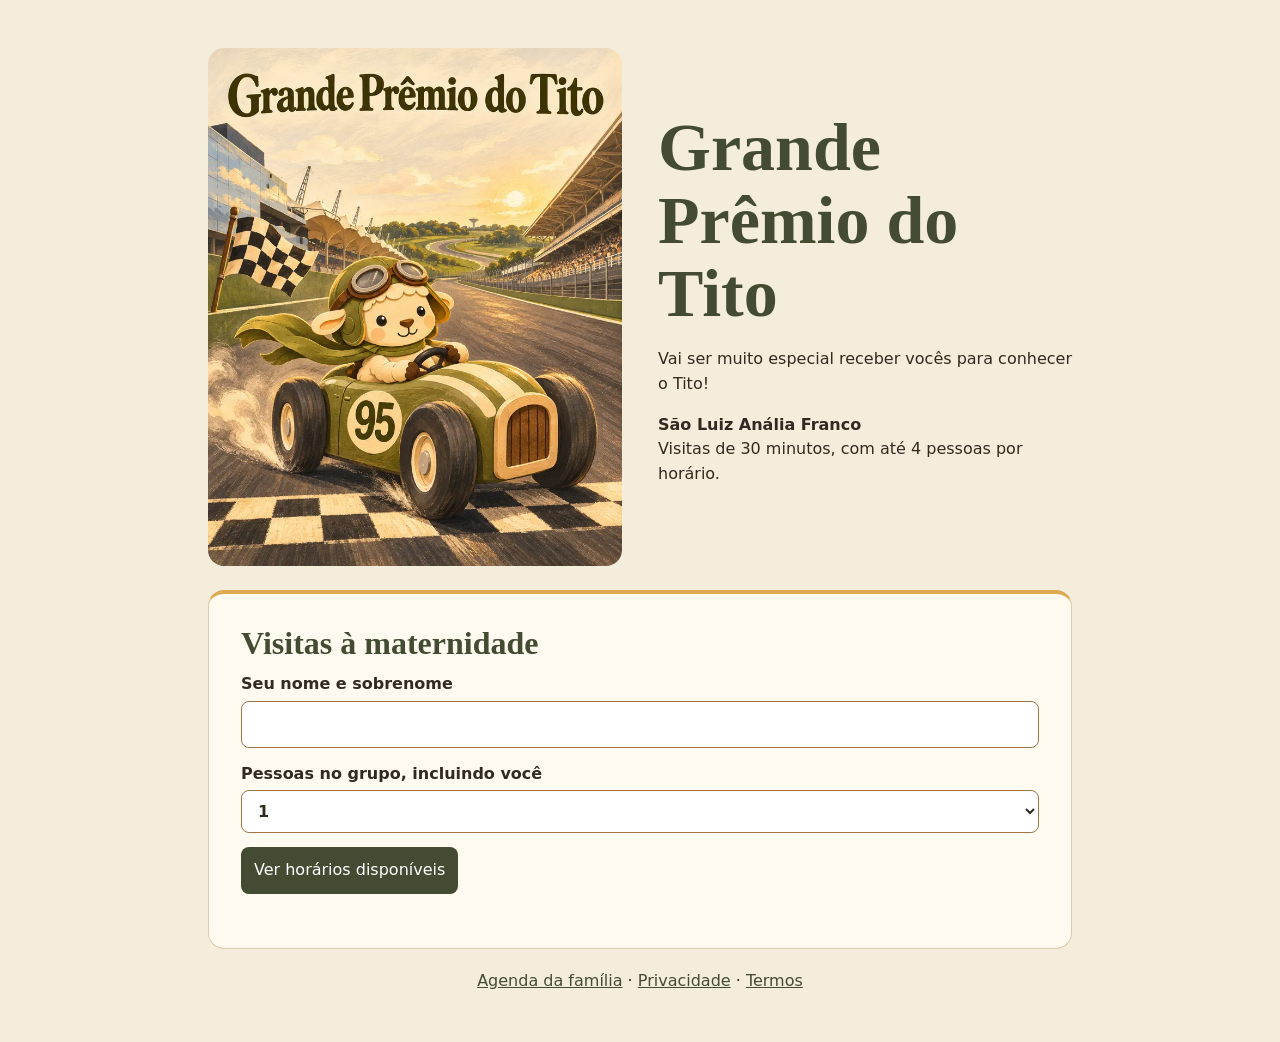
==== index.html @ c625cc58 "Publica informações de privacidade e termos do convite" ====
<!doctype html>
<html lang="pt-BR">
<meta charset="utf-8">
<meta name="viewport" content="width=device-width, initial-scale=1">
<meta name="robots" content="noindex, nofollow">
<title>Grande Prêmio do Tito</title>
<link rel="stylesheet" href="style.css">
<main>
  <header>
    <img src="assets/tito-pista.webp" alt="Carneirinho piloto no carro verde número 95, cruzando a linha de chegada">
    <div>
      <h1>Grande Prêmio do Tito</h1>
      <p>Vai ser muito especial receber vocês para conhecer o Tito!</p>
      <p><strong>São Luiz Anália Franco</strong><br>Visitas de 30 minutos, com até 4 pessoas por horário.</p>
    </div>
  </header>
  <section aria-labelledby="title">
    <h2 id="title">Visitas à maternidade</h2>
    <form id="group-form">
      <label>Seu nome e sobrenome <input name="visitor" required maxlength="100" autocomplete="name"></label>
      <label>Pessoas no grupo, incluindo você
        <select name="guests"><option>1</option><option>2</option><option>3</option><option>4</option></select>
      </label>
      <div id="companions"></div>
      <button>Ver horários disponíveis</button>
    </form>
    <p id="availability" role="status"></p>
    <form id="booking" hidden>
      <p id="group-summary"></p>
      <label>Horário disponível <select name="slot" required></select></label>
      <button>Confirmar visita</button>
    </form>
    <button type="button" id="edit-group" hidden>Editar dados do grupo</button>
    <p id="feedback" role="status"></p>
    <div id="receipt" hidden>
      <p id="details"></p>
      <p>Guarde o link da reserva para cancelar se precisar.</p>
      <label>Link da reserva <input id="reservation-link" readonly></label>
      <button type="button" id="calendar">Adicionar ao calendário</button>
      <button type="button" id="change">Trocar horário</button>
      <form id="change-form" hidden>
        <label>Novo horário <select name="slot" required></select></label>
        <button>Confirmar novo horário</button>
      </form>
      <button id="cancel">Cancelar visita</button>
    </div>
  </section>
  <footer><a href="agenda.html">Agenda da família</a> · <a href="privacidade.html">Privacidade</a> · <a href="termos.html">Termos</a></footer>
</main>
<script type="module" src="visit.js?v=3"></script>
</html>
---- style.css ----
:root {
  color-scheme: light;
  --cream: #f5eddb;
  --ink: #312a20;
  --olive: #434c32;
  --wood: #a47343;
  --gold: #dcaa51;
  font: 16px/1.55 system-ui, sans-serif;
  color: var(--ink);
  background: var(--cream);
}
* { box-sizing: border-box; }
body { margin: 0; }
main { max-width: 960px; margin: auto; padding: clamp(16px, 5vw, 48px); }
header { display: grid; grid-template-columns: 1fr 1fr; align-items: center; gap: clamp(16px, 4vw, 36px); }
header img { width: 100%; border-radius: 16px; }
h1, h2 { font-family: Georgia, serif; color: var(--olive); line-height: 1.08; }
h1 { font-size: clamp(2.5rem, 6vw, 4.25rem); margin: 0 0 16px; }
h2 { font-size: 2rem; margin: 0 0 12px; }
section { background: #fffaf0; border: 1px solid #decbaa; border-top: 4px solid var(--gold); border-radius: 16px; padding: clamp(16px, 5vw, 32px); margin-top: 24px; }
label { display: grid; gap: 4px; margin-bottom: 14px; font-weight: 600; }
input, select, button { font: inherit; border-radius: 8px; padding: 10px 12px; }
input, select { width: 100%; min-width: 0; background: white; border: 1px solid var(--wood); color: var(--ink); }
button { color: white; background: var(--olive); border: 1px solid transparent; cursor: pointer; margin: 0 4px 6px 0; }
button:disabled { opacity: .6; cursor: wait; }
a { color: var(--olive); }
footer { margin-top: 20px; text-align: center; }
@media (max-width: 620px) {
  header { grid-template-columns: 1fr; text-align: center; }
  header img { max-width: 360px; margin: auto; }
}
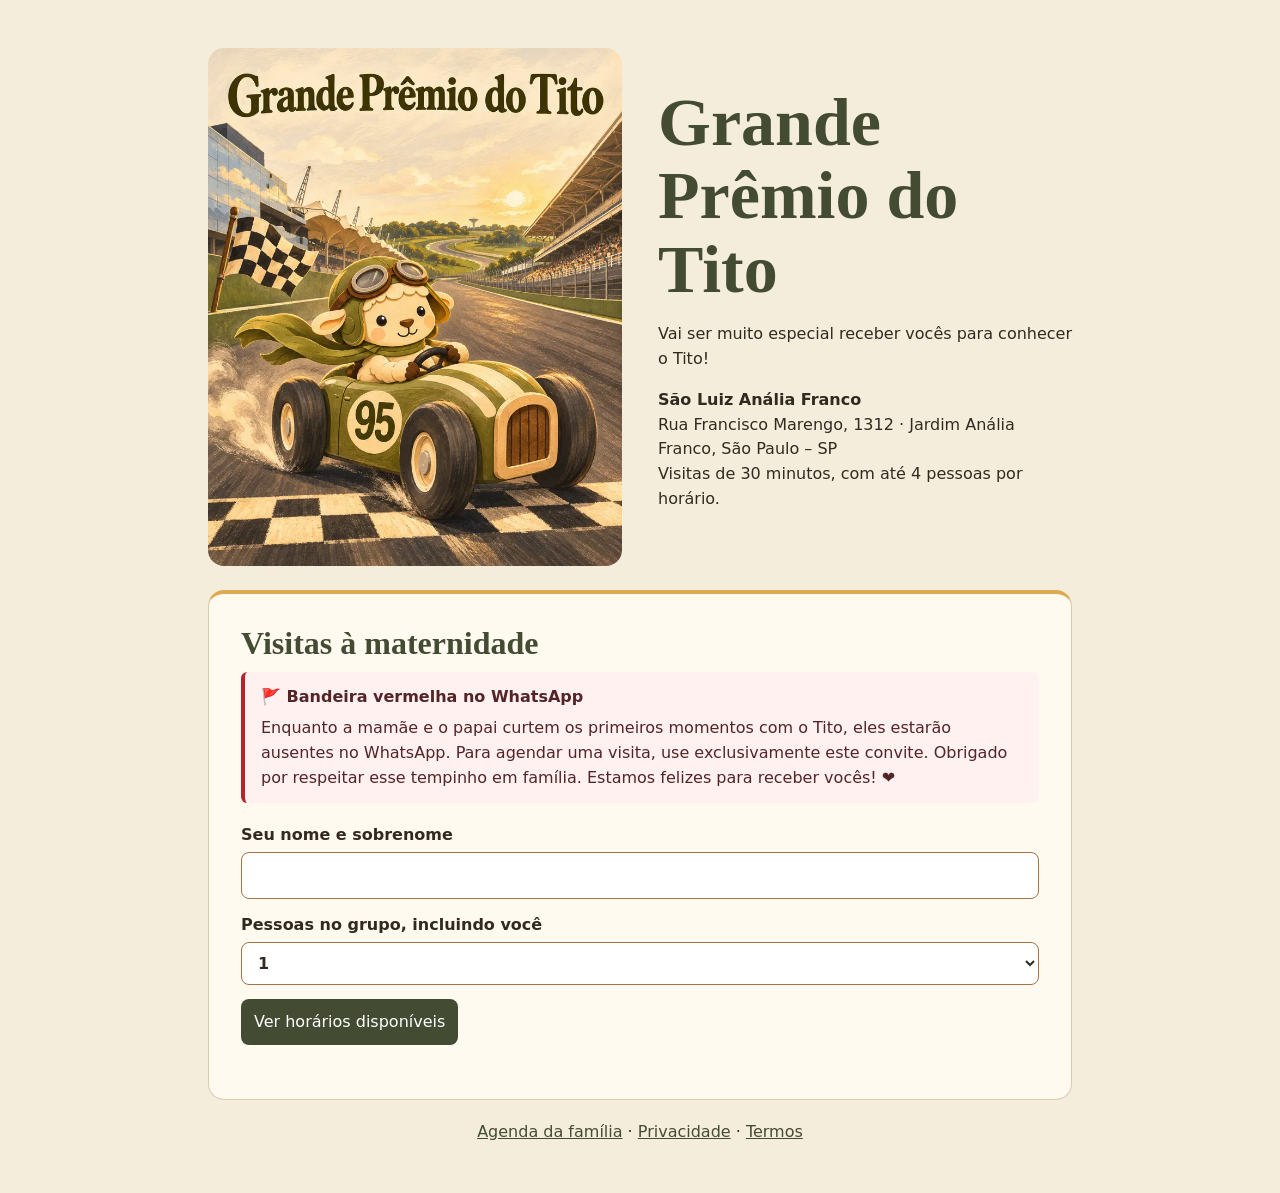
==== commit 62e85501: "Inclui endereço e recado de bandeira vermelha no convite" ====
--- a/index.html
+++ b/index.html
@@ -11,11 +11,15 @@
     <div>
       <h1>Grande Prêmio do Tito</h1>
       <p>Vai ser muito especial receber vocês para conhecer o Tito!</p>
-      <p><strong>São Luiz Anália Franco</strong><br>Visitas de 30 minutos, com até 4 pessoas por horário.</p>
+      <p><strong>São Luiz Anália Franco</strong><br>Rua Francisco Marengo, 1312 · Jardim Anália Franco, São Paulo – SP<br>Visitas de 30 minutos, com até 4 pessoas por horário.</p>
     </div>
   </header>
   <section aria-labelledby="title">
     <h2 id="title">Visitas à maternidade</h2>
+    <aside aria-labelledby="red-flag" style="border-inline-start: 4px solid #b4232c; background: #fff1ef; color: #532428; padding: .8rem 1rem; margin: 0 0 1.25rem; border-radius: .4rem;">
+      <strong id="red-flag"><span aria-hidden="true">🚩</span> Bandeira vermelha no WhatsApp</strong>
+      <p style="margin: .4rem 0 0;">Enquanto a mamãe e o papai curtem os primeiros momentos com o Tito, eles estarão ausentes no WhatsApp. Para agendar uma visita, use exclusivamente este convite. Obrigado por respeitar esse tempinho em família. Estamos felizes para receber vocês! ❤️</p>
+    </aside>
     <form id="group-form">
       <label>Seu nome e sobrenome <input name="visitor" required maxlength="100" autocomplete="name"></label>
       <label>Pessoas no grupo, incluindo você
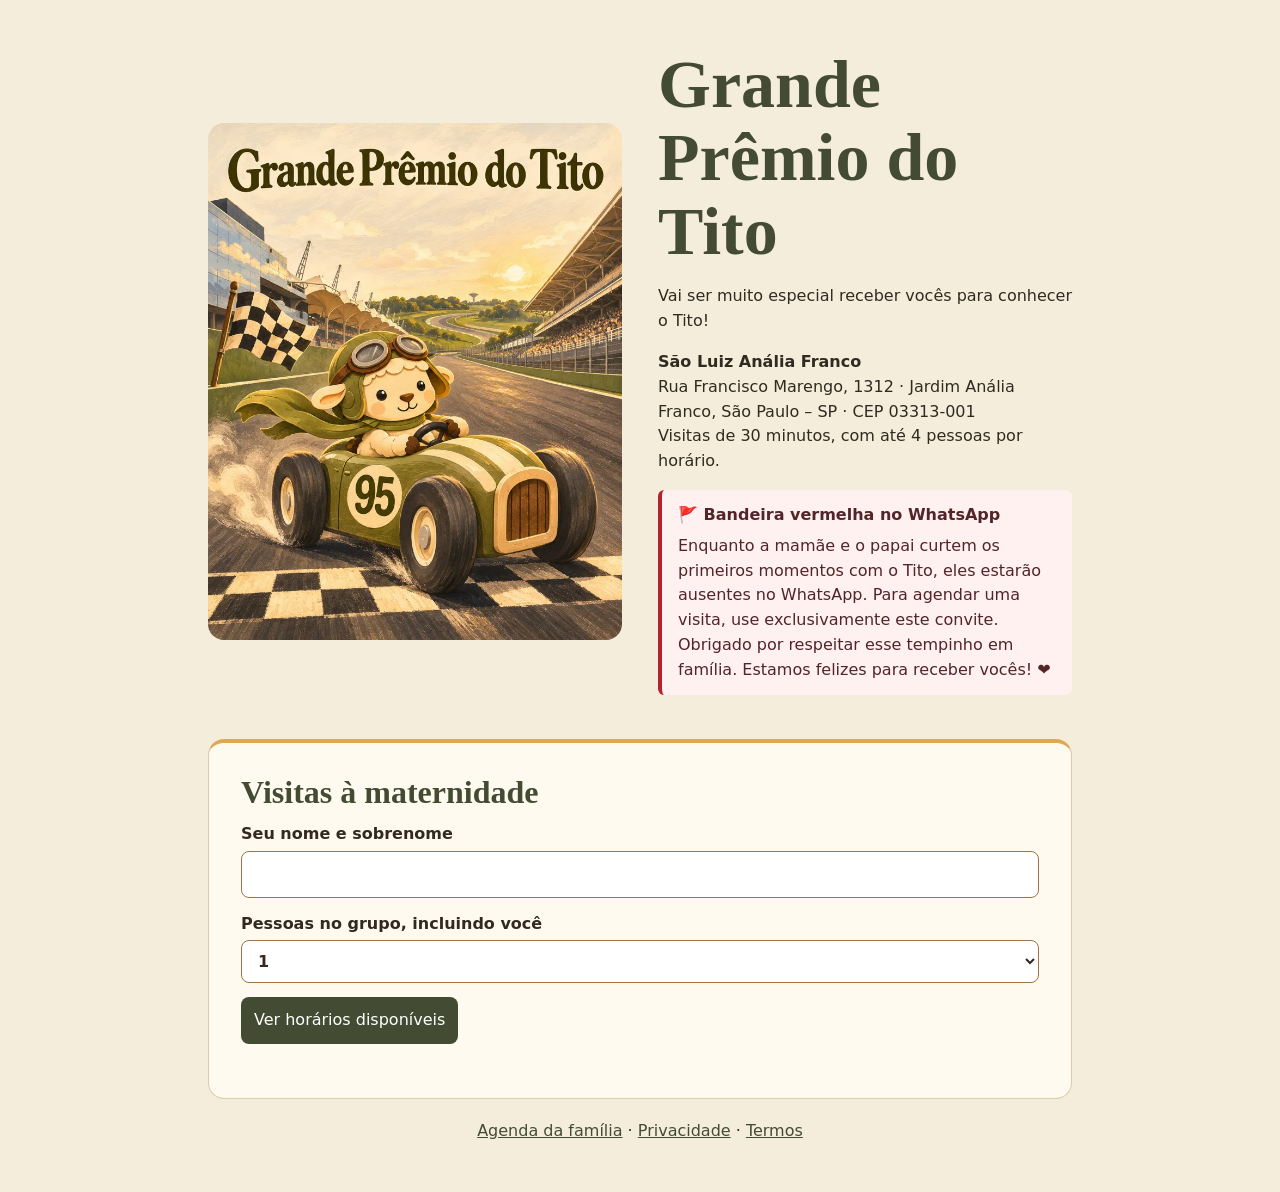
==== commit c1eff58a: "Move endereço e bandeira vermelha para o cabeçalho do convite" ====
--- a/index.html
+++ b/index.html
@@ -11,15 +11,15 @@
     <div>
       <h1>Grande Prêmio do Tito</h1>
       <p>Vai ser muito especial receber vocês para conhecer o Tito!</p>
-      <p><strong>São Luiz Anália Franco</strong><br>Rua Francisco Marengo, 1312 · Jardim Anália Franco, São Paulo – SP<br>Visitas de 30 minutos, com até 4 pessoas por horário.</p>
+      <p><strong>São Luiz Anália Franco</strong><br>Rua Francisco Marengo, 1312 · Jardim Anália Franco, São Paulo – SP · CEP 03313-001<br>Visitas de 30 minutos, com até 4 pessoas por horário.</p>
+      <aside aria-labelledby="red-flag" style="border-inline-start: 4px solid #b4232c; background: #fff1ef; color: #532428; padding: .8rem 1rem; margin: 0 0 1.25rem; border-radius: .4rem;">
+        <strong id="red-flag"><span aria-hidden="true">🚩</span> Bandeira vermelha no WhatsApp</strong>
+        <p style="margin: .4rem 0 0;">Enquanto a mamãe e o papai curtem os primeiros momentos com o Tito, eles estarão ausentes no WhatsApp. Para agendar uma visita, use exclusivamente este convite. Obrigado por respeitar esse tempinho em família. Estamos felizes para receber vocês! ❤️</p>
+      </aside>
     </div>
   </header>
   <section aria-labelledby="title">
     <h2 id="title">Visitas à maternidade</h2>
-    <aside aria-labelledby="red-flag" style="border-inline-start: 4px solid #b4232c; background: #fff1ef; color: #532428; padding: .8rem 1rem; margin: 0 0 1.25rem; border-radius: .4rem;">
-      <strong id="red-flag"><span aria-hidden="true">🚩</span> Bandeira vermelha no WhatsApp</strong>
-      <p style="margin: .4rem 0 0;">Enquanto a mamãe e o papai curtem os primeiros momentos com o Tito, eles estarão ausentes no WhatsApp. Para agendar uma visita, use exclusivamente este convite. Obrigado por respeitar esse tempinho em família. Estamos felizes para receber vocês! ❤️</p>
-    </aside>
     <form id="group-form">
       <label>Seu nome e sobrenome <input name="visitor" required maxlength="100" autocomplete="name"></label>
       <label>Pessoas no grupo, incluindo você
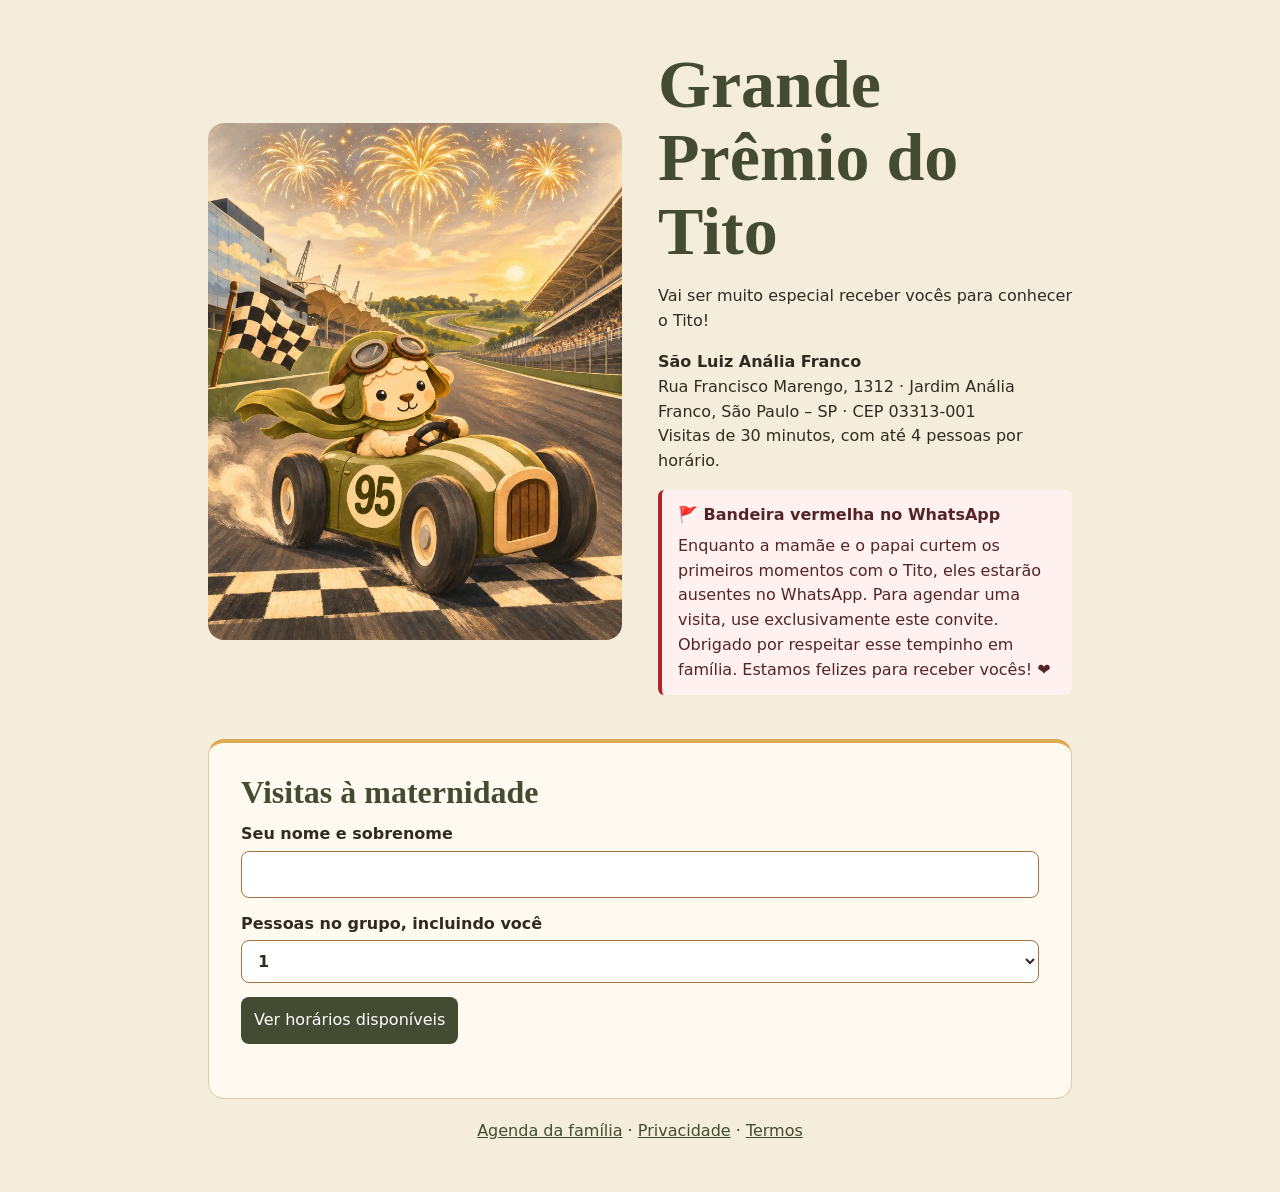
==== commit 2abb6b79: "Publica a arte final do convite com fogos" ====
--- a/index.html
+++ b/index.html
@@ -5,9 +5,28 @@
 <meta name="robots" content="noindex, nofollow">
 <title>Grande Prêmio do Tito</title>
 <link rel="stylesheet" href="style.css">
+<style>
+  #feedback.paddock-warning {
+    background: #fff3b5;
+    color: #554000;
+    border: 1px solid #b98c00;
+    border-radius: .4rem;
+    padding: .8rem 1rem;
+    font-weight: 600;
+  }
+  .paddock-warning::before, .paddock-warning::after {
+    content: "";
+    display: inline-block;
+    width: 1.1em;
+    height: 1em;
+    margin-inline: .3em;
+    background: #d59c00;
+    clip-path: polygon(0 0, 100% 0, 79% 30%, 100% 60%, 15% 60%, 15% 100%, 0 100%);
+  }
+</style>
 <main>
   <header>
-    <img src="assets/tito-pista.webp" alt="Carneirinho piloto no carro verde número 95, cruzando a linha de chegada">
+    <img src="assets/tito-fogos.webp" alt="Carneirinho piloto no carro verde número 95, cruzando a linha de chegada sob fogos de artifício">
     <div>
       <h1>Grande Prêmio do Tito</h1>
       <p>Vai ser muito especial receber vocês para conhecer o Tito!</p>
@@ -37,10 +56,14 @@
     <button type="button" id="edit-group" hidden>Editar dados do grupo</button>
     <p id="feedback" role="status"></p>
     <div id="receipt" hidden>
+      <h3 id="paddock-confirmation">Acesso ao Paddock do Tito liberado!</h3>
+      <p id="arrival-instructions">Ao chegar ao São Luiz, dirijam-se à recepção e aguardem. Recomendamos chegar 10 minutos antes do horário agendado.</p>
+      <p id="start-engines"><strong>Preparem os motores!</strong></p>
       <p id="details"></p>
-      <p>Guarde o link da reserva para cancelar se precisar.</p>
       <label>Link da reserva <input id="reservation-link" readonly></label>
-      <button type="button" id="calendar">Adicionar ao calendário</button>
+      <button type="button" id="copy-reservation">Copiar link</button>
+      <button type="button" id="share-reservation" hidden>Compartilhar link</button>
+      <p id="link-feedback" role="status"></p>
       <button type="button" id="change">Trocar horário</button>
       <form id="change-form" hidden>
         <label>Novo horário <select name="slot" required></select></label>
@@ -51,5 +74,5 @@
   </section>
   <footer><a href="agenda.html">Agenda da família</a> · <a href="privacidade.html">Privacidade</a> · <a href="termos.html">Termos</a></footer>
 </main>
-<script type="module" src="visit.js?v=3"></script>
+<script type="module" src="visit.js?v=7"></script>
 </html>
